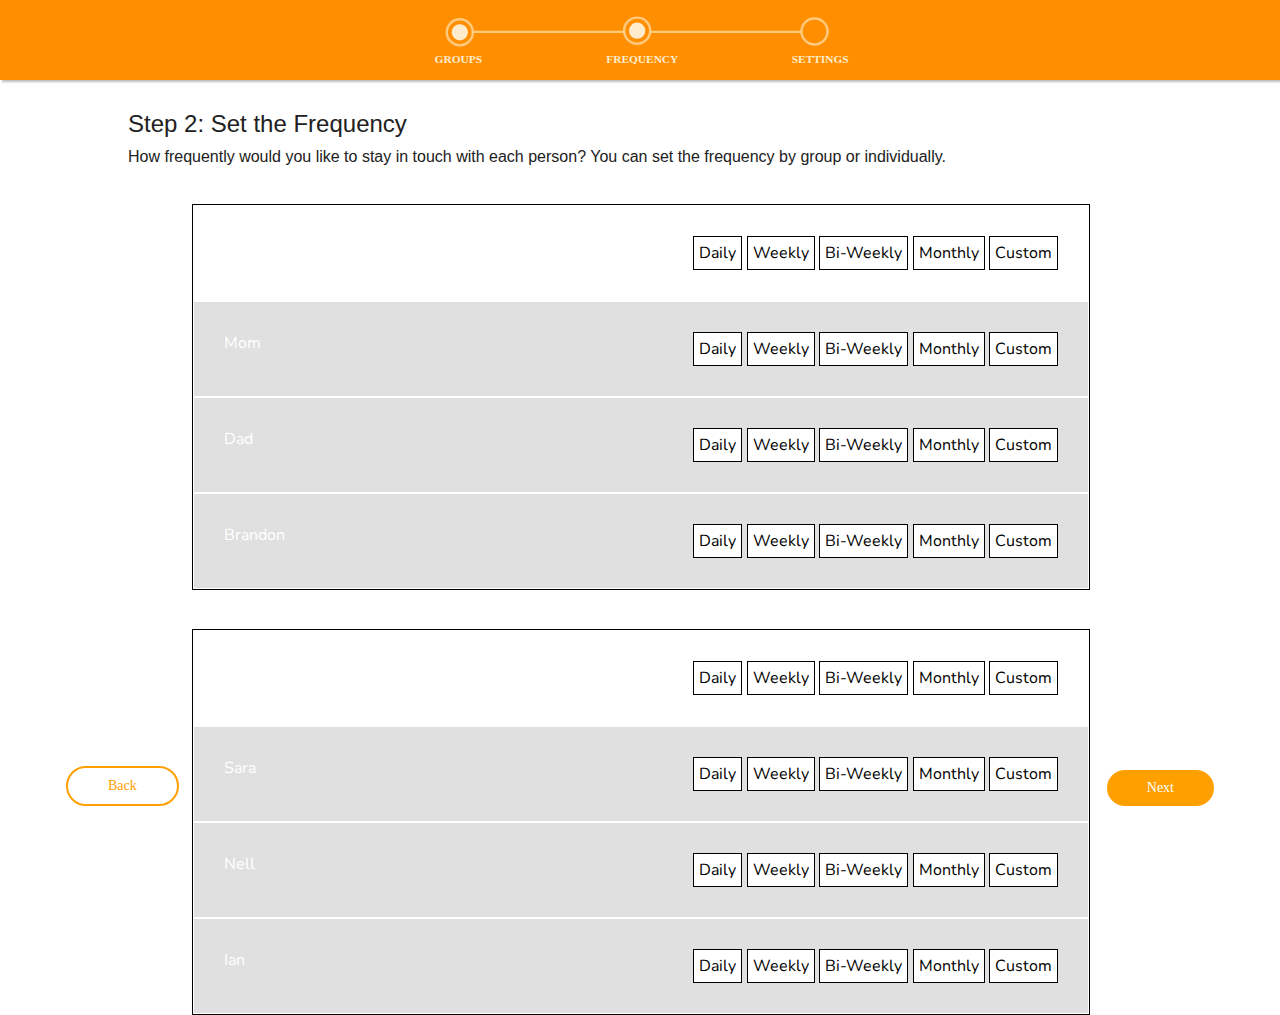
==== frequency.html @ a6353707 "fixed headers in onboarding" ====
<html>
  <head>
    <title> Kin </title>
    <link rel="stylesheet" type="text/css" href="css/frequency.css"/>
     <div class="progress-indicator">
    <embed id="frequency" src="progress/frequency.svg">
     </div>
    <link href='https://fonts.googleapis.com/css?family=Nunito' rel='stylesheet'>
    <script src="https://ajax.googleapis.com/ajax/libs/jquery/3.3.1/jquery.min.js"></script>
  </head>
  <body>
    <div class="back-layer-1"> <!--the top headers-->
      <h1 class="back-layer-1"> Step 2: Set the Frequency </h1>
      <h4 class="back-layer-1"> How frequently would you like to stay in touch with each person? You can set the frequency by group or individually. </h4>
         <div class="back-layer-2"> <!-- the next box -->
           <div class="group-frequency"> <!-- group frequency box -->
             <div class="group-name"> Family </div>
             <!-- <form class="frequency-opt-row" id ="options1" class="btn-group" data-toggle="buttons">
               <div class="group-name"> Family </div> -->
             <div class="frequency-opt-row">
                <button id="group_daily" onclick="group_daily()" class="frequency-opt"> Daily </button>
                <button id="group_weekly" onclick="group_weekly()" class="frequency-opt"> Weekly </button>
                <button id="group_biWeekly" onclick="group_biWeekly()" class="frequency-opt"> Bi-Weekly </button>
                <button id="group_monthly" onclick="group_monthly()" class="frequency-opt"> Monthly </button>
                <button id="group_custom" onclick="group_custom()" class="frequency-opt"> Custom </button>
             </div>
               <!-- <label class="frequency-opt" class="btn btn-primary active">
                <input type="button" name="options1" autocomplete="off" onclick="disableIndividual();"> Daily</label>
               <label class="frequency-opt" class="btn btn-primary">
                <input type="radio" name="options1" autocomplete="off" onclick="disableIndividual();"> Weekly </label>
               <label class="frequency-opt" class="btn btn-primary">
                <input type="radio" name="options1" autocomplete="off" onclick="disableIndividual();"> Bi-Weekly</label>
               <label class="frequency-opt" class="btn btn-primary active">
                <input type="radio" name="options1" autocomplete="off" onclick="disableIndividual();"> Monthly</label>
               <label class="frequency-opt" class="btn btn-primary">
                <input type="radio" name="options1" autocomplete="off" onclick="disableIndividual();"> Custom</label> -->
             <!-- </form> -->
           </div>
           <div class="individual-frequency">
             <div class="individual-name"> Mom </div>
                <button id="1" onclick="mom_daily()" class="frequency-opt"> Daily </button>
                <button id="2" onclick="mom_weekly()" class="frequency-opt"> Weekly </button>
                <button id="3" onclick="mom_biWeekly()" class="frequency-opt"> Bi-Weekly </button>
                <button id="4" onclick="mom_monthly()" class="frequency-opt"> Monthly </button>
                <button id="5" onclick="mom_custom()" class="frequency-opt"> Custom </button>
             <!-- <form class="frequency-opt-row" class="individual" id = "options2" class="btn-group" data-toggle="buttons">
               <label class="frequency-opt" class="btn btn-primary active">
                <input type="radio" name="options2" autocomplete="off" class = "individualRadio"> Daily</label>
               <label class="frequency-opt" class="btn btn-primary">
                <input type="radio" name="options2" autocomplete="off" class = "individualRadio"> Weekly </label>
               <label class="frequency-opt" class="btn btn-primary">
                <input type="radio" name="options2" autocomplete="off" class = "individualRadio"> Bi-Weekly</label>
               <label class="frequency-opt" class="btn btn-primary active">
                <input type="radio" name="options2" autocomplete="off" class = "individualRadio"> Monthly</label>
               <label class="frequency-opt" class="btn btn-primary">
                <input type="radio" name="options2" autocomplete="off" class = "individualRadio"> Custom</label>
             </form> -->
           </div>
           <div class="individual-frequency">
             <div class="individual-name"> Dad </div>
                <button id="6" onclick="dad_daily()" class="frequency-opt"> Daily </button>
                <button id="7" onclick="dad_weekly()" class="frequency-opt"> Weekly </button>
                <button id="8" onclick="dad_biWeekly()" class="frequency-opt"> Bi-Weekly </button>
                <button id="9" onclick="dad_monthly()" class="frequency-opt"> Monthly </button>
                <button id="10" onclick="dad_custom()" class="frequency-opt"> Custom </button>

             <!-- <form class="frequency-opt-row" class="individual" id = "options3" class="btn-group" data-toggle="buttons">
               <label class="frequency-opt" class="btn btn-primary active">
                <input type="radio" name="options3" autocomplete="off" class = "individualRadio"> Daily</label>
               <label class="frequency-opt" class="btn btn-primary">
                <input type="radio" name="options3" autocomplete="off" class = "individualRadio"> Weekly </label>
               <label class="frequency-opt" class="btn btn-primary">
                <input type="radio" name="options3" autocomplete="off" class = "individualRadio"> Bi-Weekly</label>
               <label class="frequency-opt" class="btn btn-primary active">
                <input type="radio" name="options3" autocomplete="off" class = "individualRadio"> Monthly</label>
               <label class="frequency-opt" class="btn btn-primary">
                <input type="radio" name="options3" autocomplete="off" class = "individualRadio"> Custom</label>
             </form> -->
           </div>
           <div class="individual-frequency">
             <div class="individual-name"> Brandon </div>
              <button id="11" onclick="bran_daily()" class="frequency-opt"> Daily </button>
              <button id="12" onclick="bran_weekly()" class="frequency-opt"> Weekly </button>
              <button id="13" onclick="bran_biWeekly()" class="frequency-opt"> Bi-Weekly </button>
              <button id="14" onclick="bran_monthly()" class="frequency-opt"> Monthly </button>
              <button id="15" onclick="bran_custom()" class="frequency-opt"> Custom </button>
           </div>
         </div>
         <div class="back-layer-2">
           <div class="group-frequency">
             <div class="group-name"> Friends </div>
             <div class="frequency-opt-row">
                <button id="group2_daily" onclick="group2_daily()" class="frequency-opt"> Daily </button>
                <button id="group2_weekly" onclick="group2_weekly()" class="frequency-opt"> Weekly </button>
                <button id="group2_biWeekly" onclick="group2_biWeekly()" class="frequency-opt"> Bi-Weekly </button>
                <button id="group2_monthly" onclick="group2_monthly()" class="frequency-opt"> Monthly </button>
                <button id="group2_custom" onclick="group2_custom()" class="frequency-opt"> Custom </button>
             </div>
           </div>
           <div class="individual-frequency">
             <div class="individual-name"> Sara </div>
                <button id="16" onclick="sara_daily()" class="frequency-opt"> Daily </button>
                <button id="17" onclick="sara_weekly()" class="frequency-opt"> Weekly </button>
                <button id="18" onclick="sara_biWeekly()" class="frequency-opt"> Bi-Weekly </button>
                <button id="19" onclick="sara_monthly()" class="frequency-opt"> Monthly </button>
                <button id="20" onclick="sara_custom()" class="frequency-opt"> Custom </button>
           </div>
           <div class="individual-frequency">
             <div class="individual-name"> Nell </div>
                <button id="21" onclick="nell_daily()" class="frequency-opt"> Daily </button>
                <button id="22" onclick="nell_weekly()" class="frequency-opt"> Weekly </button>
                <button id="23" onclick="nell_biWeekly()" class="frequency-opt"> Bi-Weekly </button>
                <button id="24" onclick="nell_monthly()" class="frequency-opt"> Monthly </button>
                <button id="25" onclick="nell_custom()" class="frequency-opt"> Custom </button>
           </div>
           <div class="individual-frequency">
             <div class="individual-name"> Ian </div>
              <button id="26" onclick="ian_daily()" class="frequency-opt"> Daily </button>
              <button id="27" onclick="ian_weekly()" class="frequency-opt"> Weekly </button>
              <button id="28" onclick="ian_biWeekly()" class="frequency-opt"> Bi-Weekly </button>
              <button id="29" onclick="ian_monthly()" class="frequency-opt"> Monthly </button>
              <button id="30" onclick="ian_custom()" class="frequency-opt"> Custom </button>
           </div>
         </div>
         <button class = "next-button" onclick="location.href='syncing.html'" > Next </button>
         <button class = "back-button" onclick="location.href='groups.html'" > Back </button>
    </div>
       <script src="js/frequency.js"></script>
  </body>
</html>
---- css/frequency.css ----
@import "index.css";
@import url("index.css");

body {
  background-color: white;
}

#frequency{
  display:block;
  margin:  auto;
  padding: 16px;
  height: 60%;
  width: 60%;
}

.back-layer-2 {
  background-color: var(--gray); /*should be a darker grye*/
  border: 1px solid black;
  color: white;
  width: 70%;
  margin-top: 3%;
  margin-left: 15%
}
.group-name {
  float: left;
  font-family: 'Nunito'
}

.individual-name {
  float: left;
  font-family: 'Nunito'
}

.frequency-opt {
  display: inline;
  border: 1px solid black;
  font-size: 16px;
  padding: 5px;
  font-family: 'Nunito';
  background-color: white; /*ECEFF1*/
}
.frequency-opt-row {
  /* float: right; */
  display: inline-block;
  padding-left: 20px;
}

.group-frequency {
  color: var(--blue-black);
  background-color: white;
  /* margin: 20px; */
  font-size: 16px;
  text-align: right;
  border: 1px solid white;
  padding: 30px;

}
.individual-frequency {
  /* margin: 20px; */
  font-size: 16px;
  text-align: right;
  border: 1px solid white;
  padding: 30px;
  /* float: right; */
}

.next-button {
  text-align: right;
}
.next-button h2 {
  text-align:right;
  padding-right: 100px;
  padding-top: 50px;
}
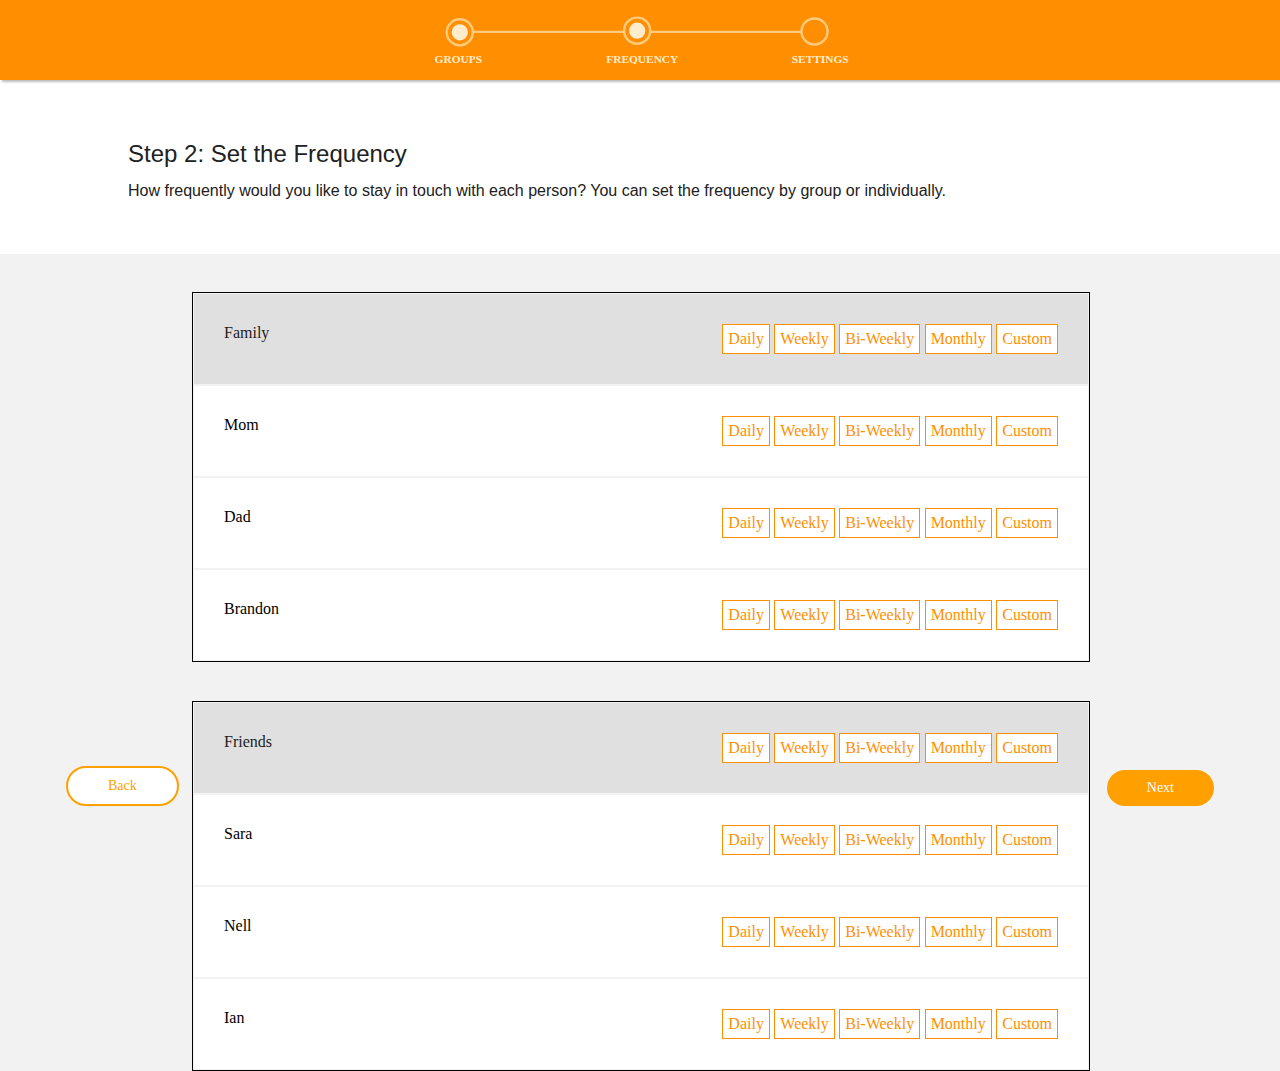
==== commit 5bdb3818: "Frequency styling" ====
--- a/frequency.html
+++ b/frequency.html
@@ -10,8 +10,10 @@
   </head>
   <body>
     <div class="back-layer-1"> <!--the top headers-->
-      <h1 class="back-layer-1"> Step 2: Set the Frequency </h1>
-      <h4 class="back-layer-1"> How frequently would you like to stay in touch with each person? You can set the frequency by group or individually. </h4>
+      <div class="text-background">
+      <h1 id="text-background1"> Step 2: Set the Frequency </h1>
+      <h4 id="text-background2"> How frequently would you like to stay in touch with each person? You can set the frequency by group or individually. </h4>
+    </div>
          <div class="back-layer-2"> <!-- the next box -->
            <div class="group-frequency"> <!-- group frequency box -->
              <div class="group-name"> Family </div>
@@ -24,17 +26,6 @@
                 <button id="group_monthly" onclick="group_monthly()" class="frequency-opt"> Monthly </button>
                 <button id="group_custom" onclick="group_custom()" class="frequency-opt"> Custom </button>
              </div>
-               <!-- <label class="frequency-opt" class="btn btn-primary active">
-                <input type="button" name="options1" autocomplete="off" onclick="disableIndividual();"> Daily</label>
-               <label class="frequency-opt" class="btn btn-primary">
-                <input type="radio" name="options1" autocomplete="off" onclick="disableIndividual();"> Weekly </label>
-               <label class="frequency-opt" class="btn btn-primary">
-                <input type="radio" name="options1" autocomplete="off" onclick="disableIndividual();"> Bi-Weekly</label>
-               <label class="frequency-opt" class="btn btn-primary active">
-                <input type="radio" name="options1" autocomplete="off" onclick="disableIndividual();"> Monthly</label>
-               <label class="frequency-opt" class="btn btn-primary">
-                <input type="radio" name="options1" autocomplete="off" onclick="disableIndividual();"> Custom</label> -->
-             <!-- </form> -->
            </div>
            <div class="individual-frequency">
              <div class="individual-name"> Mom </div>
@@ -43,18 +34,6 @@
                 <button id="3" onclick="mom_biWeekly()" class="frequency-opt"> Bi-Weekly </button>
                 <button id="4" onclick="mom_monthly()" class="frequency-opt"> Monthly </button>
                 <button id="5" onclick="mom_custom()" class="frequency-opt"> Custom </button>
-             <!-- <form class="frequency-opt-row" class="individual" id = "options2" class="btn-group" data-toggle="buttons">
-               <label class="frequency-opt" class="btn btn-primary active">
-                <input type="radio" name="options2" autocomplete="off" class = "individualRadio"> Daily</label>
-               <label class="frequency-opt" class="btn btn-primary">
-                <input type="radio" name="options2" autocomplete="off" class = "individualRadio"> Weekly </label>
-               <label class="frequency-opt" class="btn btn-primary">
-                <input type="radio" name="options2" autocomplete="off" class = "individualRadio"> Bi-Weekly</label>
-               <label class="frequency-opt" class="btn btn-primary active">
-                <input type="radio" name="options2" autocomplete="off" class = "individualRadio"> Monthly</label>
-               <label class="frequency-opt" class="btn btn-primary">
-                <input type="radio" name="options2" autocomplete="off" class = "individualRadio"> Custom</label>
-             </form> -->
            </div>
            <div class="individual-frequency">
              <div class="individual-name"> Dad </div>
@@ -63,19 +42,6 @@
                 <button id="8" onclick="dad_biWeekly()" class="frequency-opt"> Bi-Weekly </button>
                 <button id="9" onclick="dad_monthly()" class="frequency-opt"> Monthly </button>
                 <button id="10" onclick="dad_custom()" class="frequency-opt"> Custom </button>
-
-             <!-- <form class="frequency-opt-row" class="individual" id = "options3" class="btn-group" data-toggle="buttons">
-               <label class="frequency-opt" class="btn btn-primary active">
-                <input type="radio" name="options3" autocomplete="off" class = "individualRadio"> Daily</label>
-               <label class="frequency-opt" class="btn btn-primary">
-                <input type="radio" name="options3" autocomplete="off" class = "individualRadio"> Weekly </label>
-               <label class="frequency-opt" class="btn btn-primary">
-                <input type="radio" name="options3" autocomplete="off" class = "individualRadio"> Bi-Weekly</label>
-               <label class="frequency-opt" class="btn btn-primary active">
-                <input type="radio" name="options3" autocomplete="off" class = "individualRadio"> Monthly</label>
-               <label class="frequency-opt" class="btn btn-primary">
-                <input type="radio" name="options3" autocomplete="off" class = "individualRadio"> Custom</label>
-             </form> -->
            </div>
            <div class="individual-frequency">
              <div class="individual-name"> Brandon </div>
--- a/css/frequency.css
+++ b/css/frequency.css
@@ -12,46 +12,70 @@
   height: 60%;
   width: 60%;
 }
+.text-background {
+  background-color: white;
+  margin-top: 60px;
+}
+
+
+#text-background2 {
+  background-color: white;
+  padding-bottom:  50px;
+  /* border: 1px black solid; */
+  /* height: 20 */
+}
+
+.back-layer-1 {
+  /* margin-bottom: 5%; */
+  background-color: #f2f2f2;;
+
+}
 
 .back-layer-2 {
-  background-color: var(--gray); /*should be a darker grye*/
+  background-color: #f2f2f2; /*should be a darker grye*/
   border: 1px solid black;
-  color: white;
+  /* color: white; */
   width: 70%;
   margin-top: 3%;
   margin-left: 15%
 }
 .group-name {
   float: left;
-  font-family: 'Nunito'
+  font-family: 'Avenir';
+  color: var(--black);
+  font-weight: 500;
+  /* border: 1px solid #f2f2f2; */
 }
 
 .individual-name {
   float: left;
-  font-family: 'Nunito'
+  font-family: 'Avenir'
+
 }
 
 .frequency-opt {
   display: inline;
-  border: 1px solid black;
+  border: 1px solid var(--dark-orange);
   font-size: 16px;
   padding: 5px;
-  font-family: 'Nunito';
+  font-family: 'Avenir';
   background-color: white; /*ECEFF1*/
+  color: var(--dark-orange);
 }
 .frequency-opt-row {
   /* float: right; */
   display: inline-block;
   padding-left: 20px;
+
 }
 
 .group-frequency {
-  color: var(--blue-black);
-  background-color: white;
+  color: var(--black);
+  background-color: var(--gray);
   /* margin: 20px; */
   font-size: 16px;
   text-align: right;
-  border: 1px solid white;
+  border: 1px solid #f2f2f2;
   padding: 30px;
 
 }
@@ -59,8 +83,9 @@
   /* margin: 20px; */
   font-size: 16px;
   text-align: right;
-  border: 1px solid white;
+  border: 1px solid #f2f2f2;
   padding: 30px;
+  background-color: white;
   /* float: right; */
 }
 
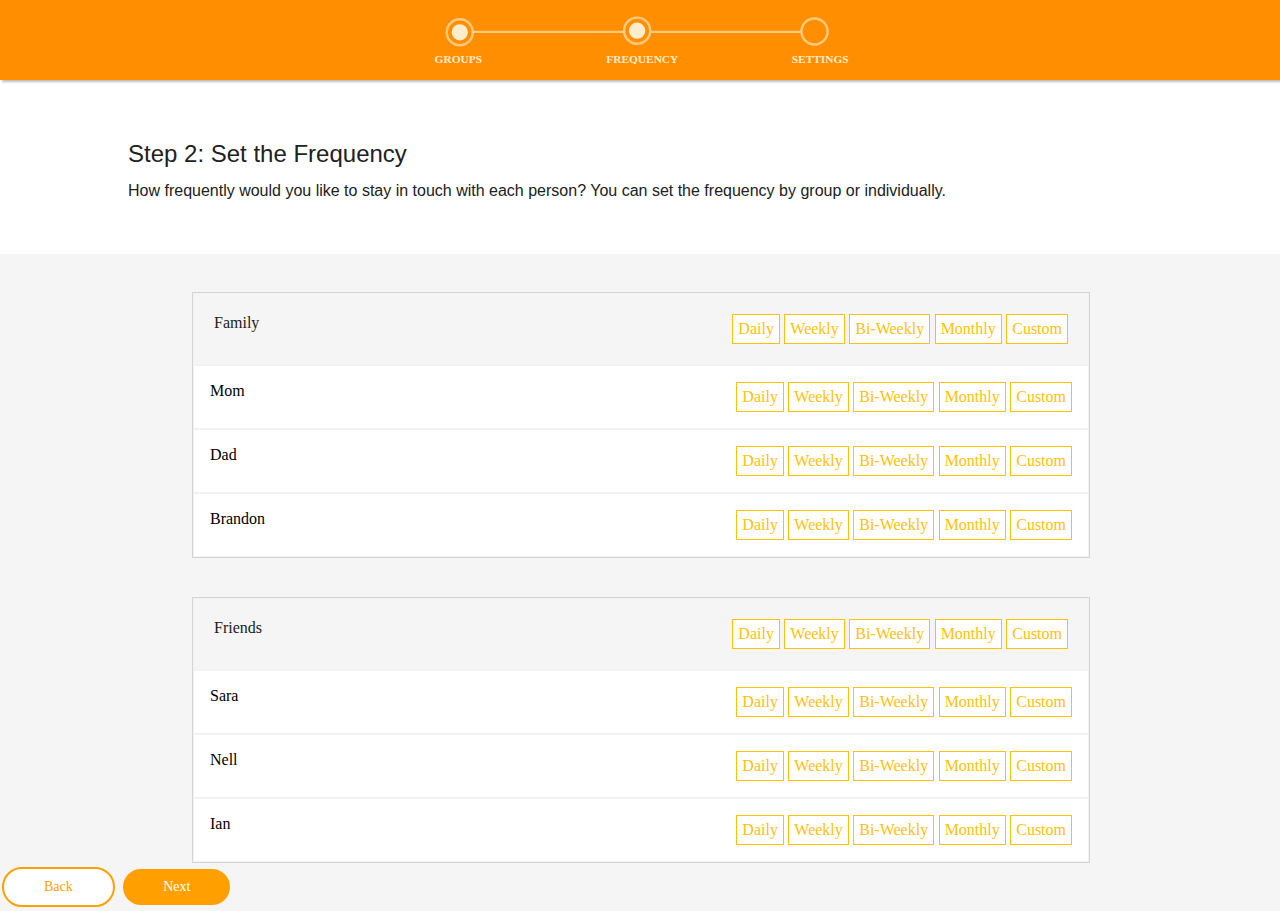
==== commit 1656e301: "backbutton work" ====
--- a/frequency.html
+++ b/frequency.html
@@ -87,10 +87,14 @@
               <button id="29" onclick="ian_monthly()" class="frequency-opt"> Monthly </button>
               <button id="30" onclick="ian_custom()" class="frequency-opt"> Custom </button>
            </div>
+
          </div>
-         <button class = "next-button" onclick="location.href='syncing.html'" > Next </button>
-         <button class = "back-button" onclick="location.href='groups.html'" > Back </button>
+         <div class="sp"> </div>
+
+         <button class = "back-button" style= "position: static;" onclick=" location.href='groups.html'" > Back </button>
+        <button class = "next-button" style= "position: static; float: 6%" onclick="location.href='syncing.html'" > Next </button>
     </div>
+
        <script src="js/frequency.js"></script>
   </body>
 </html>
--- a/css/frequency.css
+++ b/css/frequency.css
@@ -27,13 +27,13 @@
 
 .back-layer-1 {
   /* margin-bottom: 5%; */
-  background-color: #f2f2f2;;
+  background-color: #F5F5F5;;
 
 }
 
 .back-layer-2 {
-  background-color: #f2f2f2; /*should be a darker grye*/
-  border: 1px solid black;
+  background-color: (var--light-gray); /*should be a darker grye*/
+  border: 1px solid #d6d3d3;
   /* color: white; */
   width: 70%;
   margin-top: 3%;
@@ -55,12 +55,12 @@
 
 .frequency-opt {
   display: inline;
-  border: 1px solid var(--dark-orange);
+  border: 1px solid var(--gold);
   font-size: 16px;
   padding: 5px;
   font-family: 'Avenir';
   background-color: white; /*ECEFF1*/
-  color: var(--dark-orange);
+  color: var(--gold);
 }
 .frequency-opt-row {
   /* float: right; */
@@ -70,13 +70,12 @@
 }
 
 .group-frequency {
-  color: var(--black);
-  background-color: var(--gray);
+  background-color: var(--off-white);
   /* margin: 20px; */
   font-size: 16px;
   text-align: right;
   border: 1px solid #f2f2f2;
-  padding: 30px;
+  padding: 20px;
 
 }
 .individual-frequency {
@@ -84,7 +83,7 @@
   font-size: 16px;
   text-align: right;
   border: 1px solid #f2f2f2;
-  padding: 30px;
+  padding: 16px;
   background-color: white;
   /* float: right; */
 }
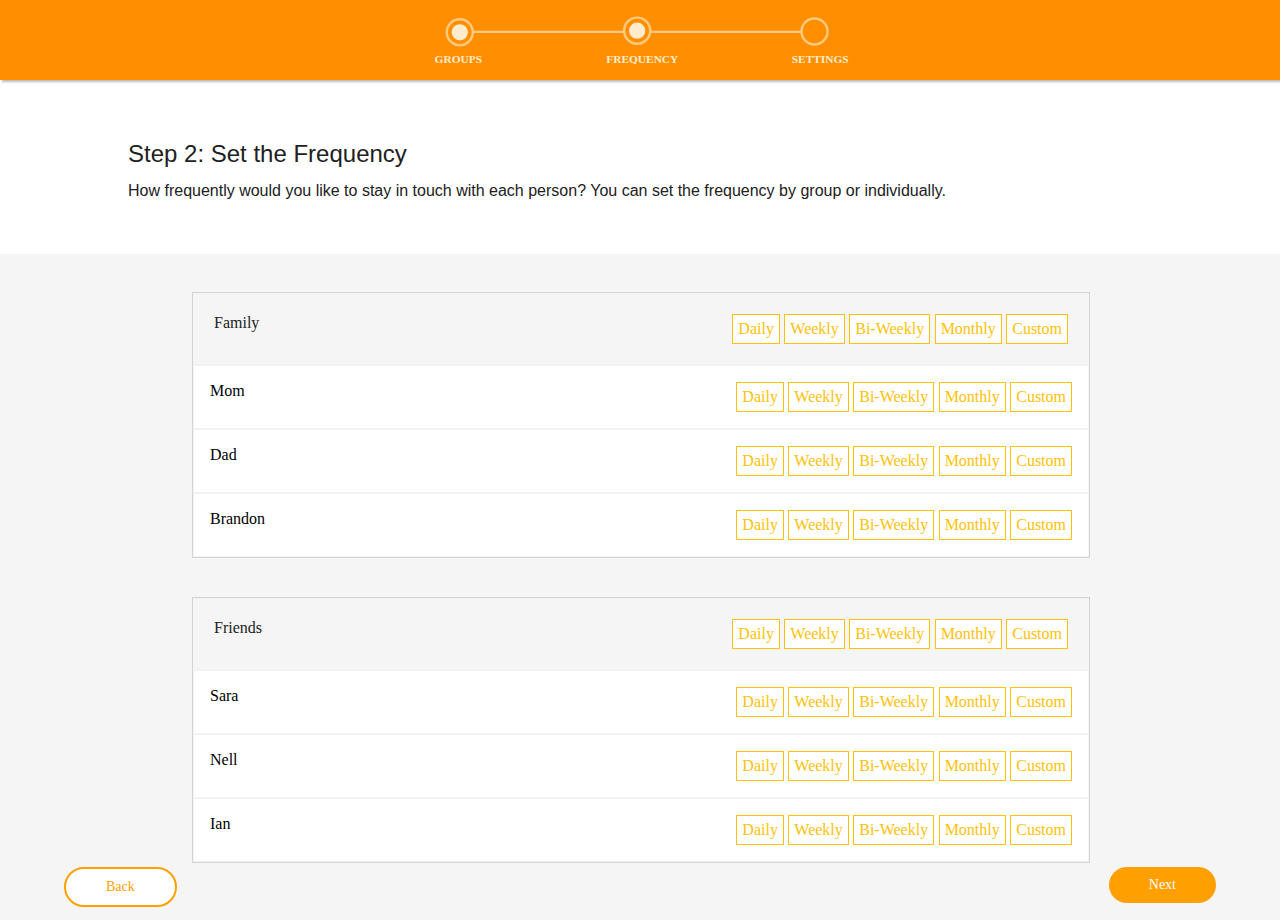
==== commit 8504df75: "back buttons" ====
--- a/frequency.html
+++ b/frequency.html
@@ -91,8 +91,9 @@
          </div>
          <div class="sp"> </div>
 
-         <button class = "back-button" style= "position: static;" onclick=" location.href='groups.html'" > Back </button>
-        <button class = "next-button" style= "position: static; float: 6%" onclick="location.href='syncing.html'" > Next </button>
+         <button class = "back-button" style= "position: static; margin-left: 5%; margin-bottom: 1%;" onclick=" location.href='groups.html'" > Back </button>
+        <button class = "next-button" style= "position: static; float: right; margin-right: 5%;" onclick="location.href='syncing.html'" > Next </button>
+        <br>
     </div>
 
        <script src="js/frequency.js"></script>
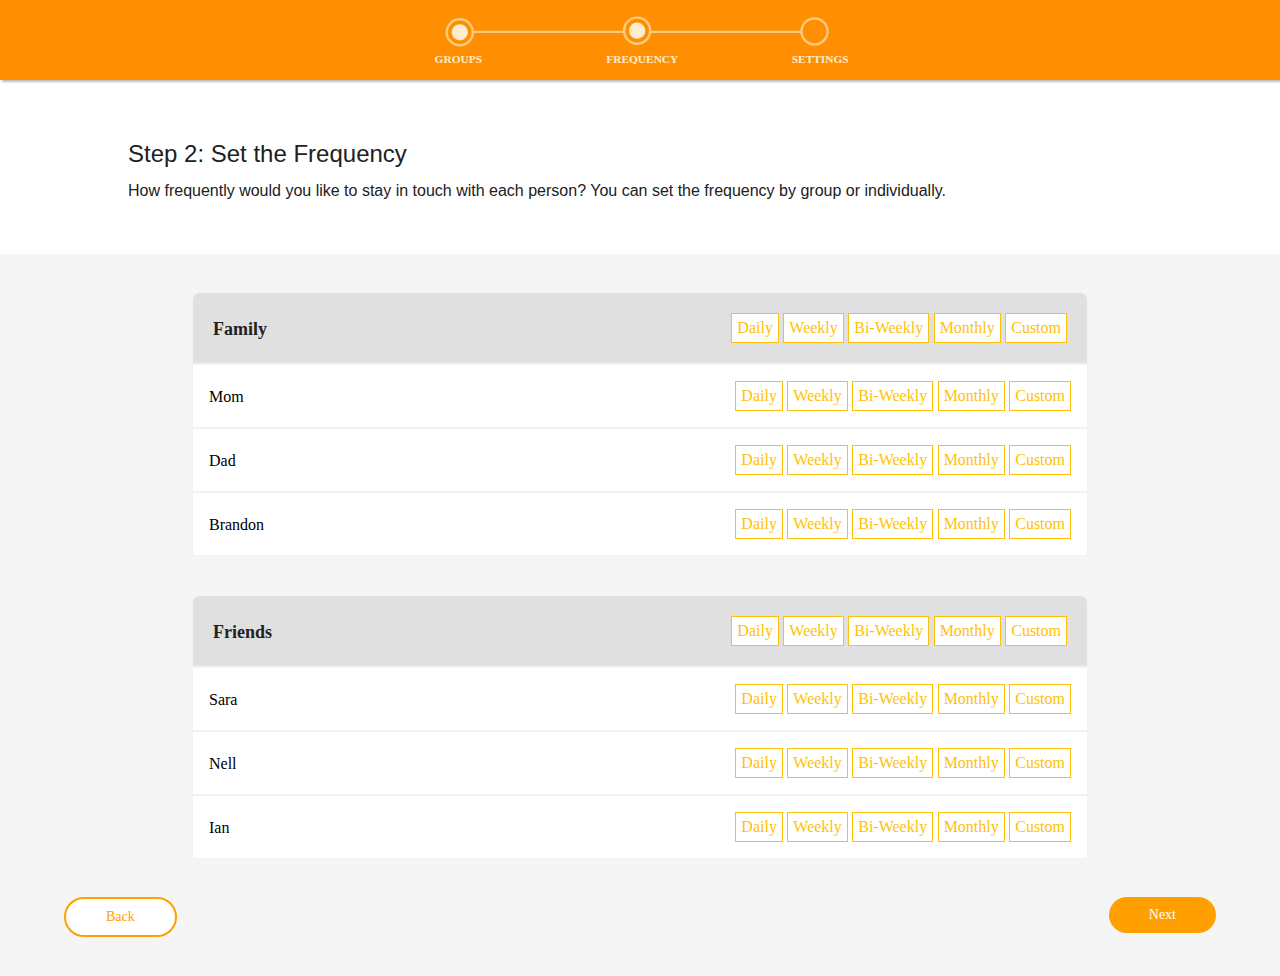
==== commit def55739: "Buttons fixed margin; frequency style tweaks" ====
--- a/frequency.html
+++ b/frequency.html
@@ -91,8 +91,8 @@
          </div>
          <div class="sp"> </div>
 
-         <button class = "back-button" style= "position: static; margin-left: 5%; margin-bottom: 1%;" onclick=" location.href='groups.html'" > Back </button>
-        <button class = "next-button" style= "position: static; float: right; margin-right: 5%;" onclick="location.href='syncing.html'" > Next </button>
+         <button class = "back-button" style= "position: static; margin-left: 5%; margin-bottom: 3%; margin-top: 3%;" onclick=" location.href='groups.html'" > Back </button>
+        <button class = "next-button" style= "position: static; float: right; margin-right: 5%; margin-top: 3%;" onclick="location.href='syncing.html'" > Next </button>
         <br>
     </div>
 
--- a/css/frequency.css
+++ b/css/frequency.css
@@ -32,24 +32,26 @@
 }
 
 .back-layer-2 {
-  background-color: (var--light-gray); /*should be a darker grye*/
-  border: 1px solid #d6d3d3;
+  border-radius: 8px 8px 0 0;
   /* color: white; */
   width: 70%;
   margin-top: 3%;
   margin-left: 15%
 }
 .group-name {
+  margin-top: 6px;
   float: left;
   font-family: 'Avenir';
   color: var(--black);
-  font-weight: 500;
+  font-weight: 600;
+  font-size: 18px;
   /* border: 1px solid #f2f2f2; */
 }
 
 .individual-name {
   float: left;
-  font-family: 'Avenir'
+  font-family: 'Avenir';
+  margin-top: 7px;
 
 }
 
@@ -70,7 +72,8 @@
 }
 
 .group-frequency {
-  background-color: var(--off-white);
+  background-color: var(--gray);
+  border-radius: 8px 8px 0 0;
   /* margin: 20px; */
   font-size: 16px;
   text-align: right;
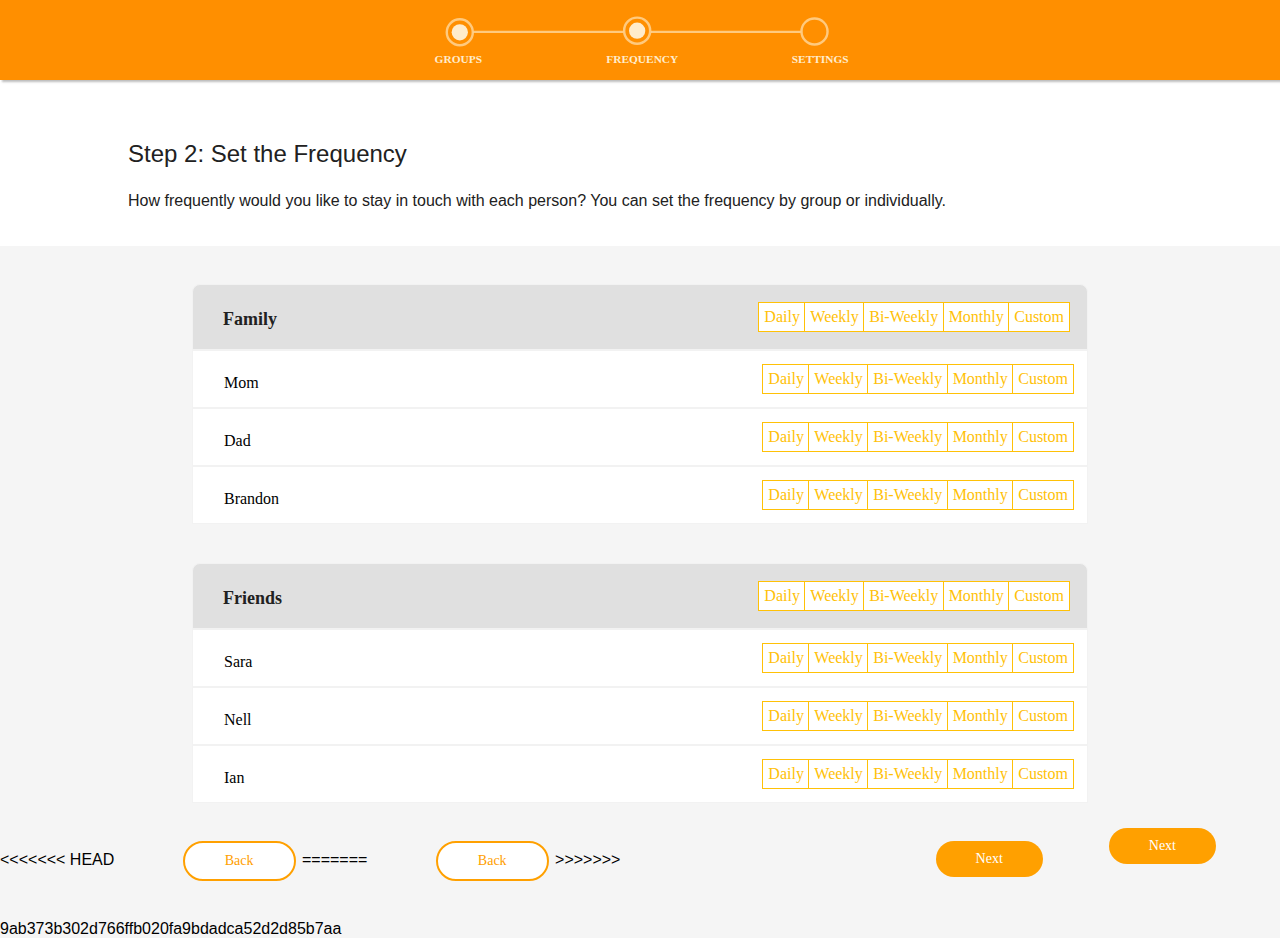
==== commit 02e7e623: "button" ====
--- a/frequency.html
+++ b/frequency.html
@@ -91,8 +91,13 @@
          </div>
          <div class="sp"> </div>
 
+<<<<<<< HEAD
+         <button class = "back-button" style= "position: static; margin-left: 5%; margin-bottom: 1%; margin-top: 2%;" onclick=" location.href='groups.html'" > Back </button>
+        <button class = "next-button" style= "position: static; float: right; margin-right: 5%; margin-top: 2%;" onclick="location.href='syncing.html'" > Next </button>
+=======
          <button class = "back-button" style= "position: static; margin-left: 5%; margin-bottom: 3%; margin-top: 3%;" onclick=" location.href='groups.html'" > Back </button>
         <button class = "next-button" style= "position: static; float: right; margin-right: 5%; margin-top: 3%;" onclick="location.href='syncing.html'" > Next </button>
+>>>>>>> 9ab373b302d766ffb020fa9bdadca52d2d85b7aa
         <br>
     </div>
 
--- a/css/frequency.css
+++ b/css/frequency.css
@@ -20,7 +20,7 @@
 
 #text-background2 {
   background-color: white;
-  padding-bottom:  50px;
+  padding-bottom:  32px;
   /* border: 1px black solid; */
   /* height: 20 */
 }
@@ -39,12 +39,13 @@
   margin-left: 15%
 }
 .group-name {
-  margin-top: 6px;
+  margin-top: 4px;
   float: left;
   font-family: 'Avenir';
   color: var(--black);
   font-weight: 600;
   font-size: 18px;
+  margin-left: 10px;
   /* border: 1px solid #f2f2f2; */
 }
 
@@ -52,6 +53,7 @@
   float: left;
   font-family: 'Avenir';
   margin-top: 7px;
+  margin-left: 15px;
 
 }
 
@@ -61,14 +63,14 @@
   font-size: 16px;
   padding: 5px;
   font-family: 'Avenir';
-  background-color: white; /*ECEFF1*/
+  background-color: white;
   color: var(--gold);
+  margin: -3px;
 }
 .frequency-opt-row {
   /* float: right; */
   display: inline-block;
   padding-left: 20px;
-
 }
 
 .group-frequency {
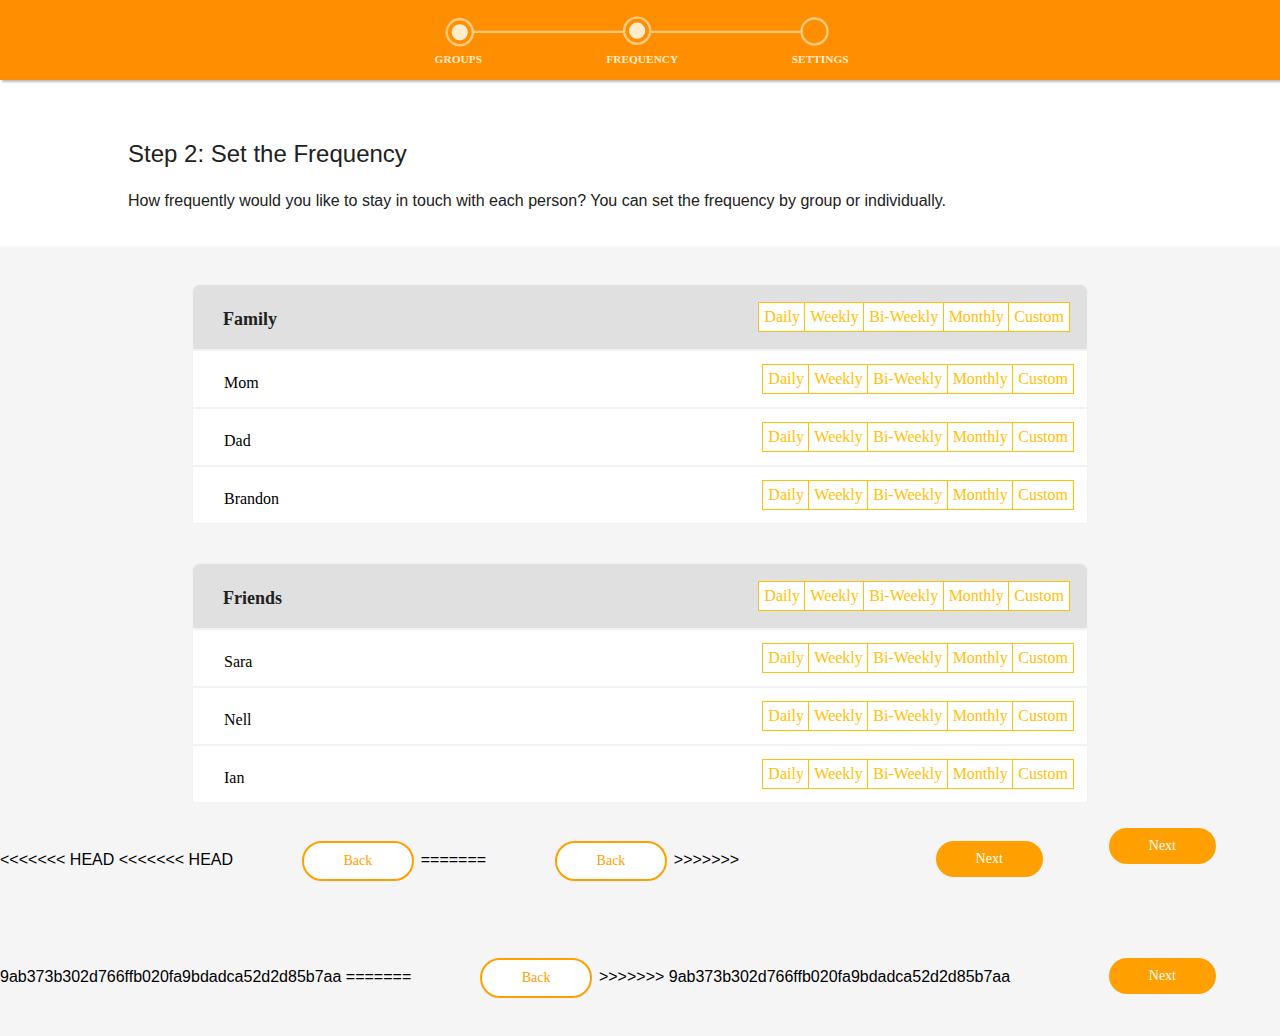
==== commit dde2dcb4: "Merge branch 'master' of https://github.com/cfgong/kin" ====
--- a/frequency.html
+++ b/frequency.html
@@ -92,8 +92,13 @@
          <div class="sp"> </div>
 
 <<<<<<< HEAD
+<<<<<<< HEAD
          <button class = "back-button" style= "position: static; margin-left: 5%; margin-bottom: 1%; margin-top: 2%;" onclick=" location.href='groups.html'" > Back </button>
         <button class = "next-button" style= "position: static; float: right; margin-right: 5%; margin-top: 2%;" onclick="location.href='syncing.html'" > Next </button>
+=======
+         <button class = "back-button" style= "position: static; margin-left: 5%; margin-bottom: 3%; margin-top: 3%;" onclick=" location.href='groups.html'" > Back </button>
+        <button class = "next-button" style= "position: static; float: right; margin-right: 5%; margin-top: 3%;" onclick="location.href='syncing.html'" > Next </button>
+>>>>>>> 9ab373b302d766ffb020fa9bdadca52d2d85b7aa
 =======
          <button class = "back-button" style= "position: static; margin-left: 5%; margin-bottom: 3%; margin-top: 3%;" onclick=" location.href='groups.html'" > Back </button>
         <button class = "next-button" style= "position: static; float: right; margin-right: 5%; margin-top: 3%;" onclick="location.href='syncing.html'" > Next </button>
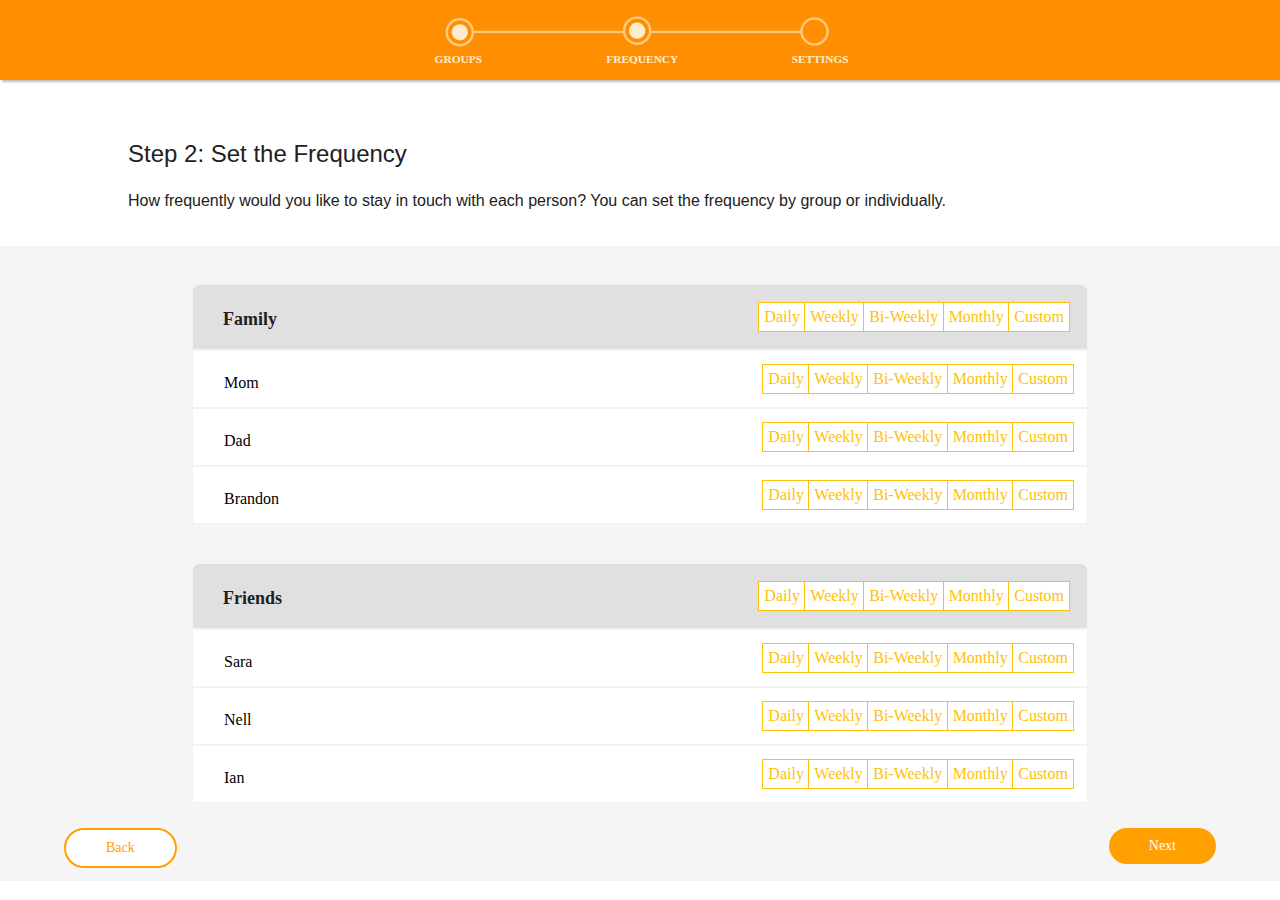
==== commit bcdc676f: "trimming" ====
--- a/frequency.html
+++ b/frequency.html
@@ -91,18 +91,11 @@
          </div>
          <div class="sp"> </div>
 
-<<<<<<< HEAD
-<<<<<<< HEAD
+
          <button class = "back-button" style= "position: static; margin-left: 5%; margin-bottom: 1%; margin-top: 2%;" onclick=" location.href='groups.html'" > Back </button>
         <button class = "next-button" style= "position: static; float: right; margin-right: 5%; margin-top: 2%;" onclick="location.href='syncing.html'" > Next </button>
-=======
-         <button class = "back-button" style= "position: static; margin-left: 5%; margin-bottom: 3%; margin-top: 3%;" onclick=" location.href='groups.html'" > Back </button>
-        <button class = "next-button" style= "position: static; float: right; margin-right: 5%; margin-top: 3%;" onclick="location.href='syncing.html'" > Next </button>
->>>>>>> 9ab373b302d766ffb020fa9bdadca52d2d85b7aa
-=======
-         <button class = "back-button" style= "position: static; margin-left: 5%; margin-bottom: 3%; margin-top: 3%;" onclick=" location.href='groups.html'" > Back </button>
-        <button class = "next-button" style= "position: static; float: right; margin-right: 5%; margin-top: 3%;" onclick="location.href='syncing.html'" > Next </button>
->>>>>>> 9ab373b302d766ffb020fa9bdadca52d2d85b7aa
+
+
         <br>
     </div>
 
